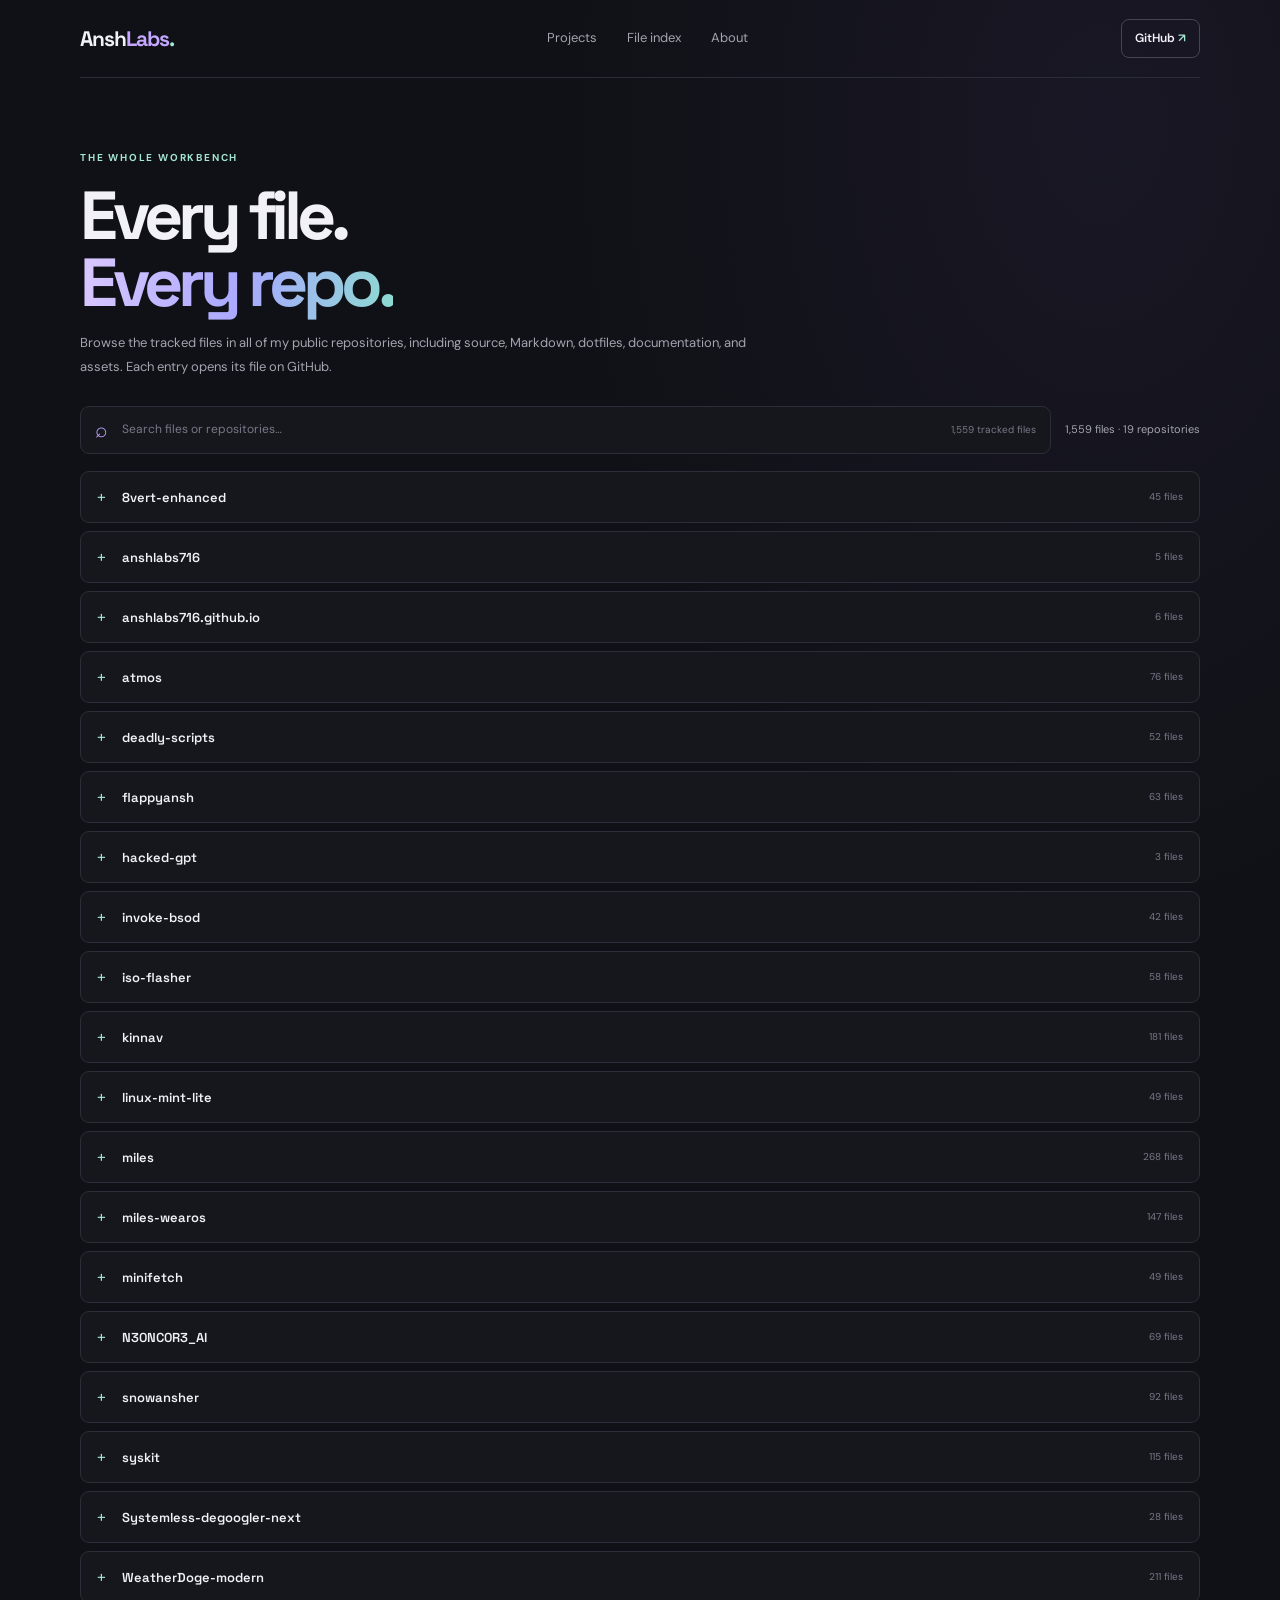
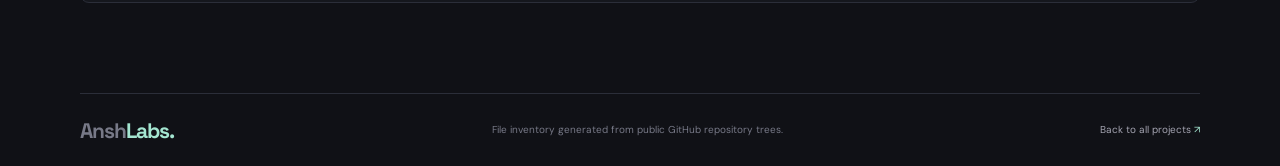
==== files.html @ f7880950 "Complete portfolio and public repository file index Co-authored-by: Copilot <223556219+Copilot@users" ====
<!doctype html>
<html lang="en">
<head>
  <meta charset="utf-8">
  <meta name="viewport" content="width=device-width, initial-scale=1">
  <meta name="theme-color" content="#101116">
  <meta name="description" content="Search and browse every tracked file in AnshLabs716's public GitHub repositories.">
  <title>Repository file index — AnshLabs</title>
  <link rel="preconnect" href="https://fonts.googleapis.com">
  <link rel="preconnect" href="https://fonts.gstatic.com" crossorigin>
  <link href="https://fonts.googleapis.com/css2?family=DM+Sans:wght@400;500;600;700&family=Space+Grotesk:wght@400;500;600;700&display=swap" rel="stylesheet">
  <link rel="stylesheet" href="styles.css">
</head>
<body>
  <div class="page-shell">
    <header class="site-header">
      <a class="wordmark" href="index.html" aria-label="AnshLabs home">Ansh<span>Labs</span><i>.</i></a>
      <nav class="site-nav" aria-label="Main navigation">
        <a href="index.html#projects">Projects</a>
        <a href="files.html" aria-current="page">File index</a>
        <a href="index.html#about">About</a>
      </nav>
      <a class="header-link" href="https://github.com/anshlabs716" target="_blank" rel="noopener noreferrer">GitHub <span aria-hidden="true">↗</span></a>
    </header>

    <main class="file-page">
      <p class="eyebrow">THE WHOLE WORKBENCH</p>
      <h1>Every file.<br><span class="gradient-text">Every repo.</span></h1>
      <p class="file-lede">Browse the tracked files in all of my public repositories, including source, Markdown, dotfiles, documentation, and assets. Each entry opens its file on GitHub.</p>
      <div class="file-toolbar">
        <div class="project-tools">
          <label class="sr-only" for="file-search">Search repositories and file paths</label>
          <span class="search-icon" aria-hidden="true">⌕</span>
          <input id="file-search" type="search" placeholder="Search files or repositories…" autocomplete="off">
          <span class="result-count" id="file-count" aria-live="polite">Loading index…</span>
        </div>
        <span class="file-total" id="file-total"></span>
      </div>
      <p class="file-error" id="file-error" role="status" hidden></p>
      <div class="file-repositories" id="file-repositories"></div>
    </main>

    <footer class="site-footer">
      <a class="wordmark" href="index.html">Ansh<span>Labs</span><i>.</i></a>
      <span>File inventory generated from public GitHub repository trees.</span>
      <a href="index.html#projects">Back to all projects <span aria-hidden="true">↗</span></a>
    </footer>
  </div>
  <script>
    const search = document.querySelector("#file-search");
    const count = document.querySelector("#file-count");
    const total = document.querySelector("#file-total");
    const container = document.querySelector("#file-repositories");
    const error = document.querySelector("#file-error");
    let allFiles = 0;

    function renderRepositories(repositories) {
      container.replaceChildren();
      allFiles = 0;

      for (const repository of repositories) {
        const details = document.createElement("details");
        details.className = "file-repository";
        details.dataset.repository = repository.name.toLowerCase();

        const summary = document.createElement("summary");
        const name = document.createElement("strong");
        const fileCount = document.createElement("span");
        name.textContent = repository.name;
        fileCount.textContent = `${repository.files.length} files`;
        summary.append(name, fileCount);

        const list = document.createElement("ul");
        list.className = "file-paths";
        for (const file of repository.files) {
          const item = document.createElement("li");
          item.dataset.path = file.path.toLowerCase();
          const link = document.createElement("a");
          const route = file.type === "commit" ? "tree" : "blob";
          const branch = repository.branch.split("/").map(encodeURIComponent).join("/");
          const path = file.path.split("/").map(encodeURIComponent).join("/");
          link.href = `https://github.com/${repository.fullName}/${route}/${branch}/${path}`;
          link.target = "_blank";
          link.rel = "noopener noreferrer";
          link.textContent = file.path;
          item.append(link);
          list.append(item);
        }

        details.append(summary, list);
        container.append(details);
        allFiles += repository.files.length;
      }
      total.textContent = `${allFiles.toLocaleString()} files · ${repositories.length} repositories`;
      filterFiles();
    }

    function filterFiles() {
      const query = search.value.trim().toLowerCase();
      let visible = 0;
      for (const repository of container.children) {
        const repositoryMatches = repository.dataset.repository.includes(query);
        let visibleInRepository = 0;
        for (const item of repository.querySelectorAll(".file-paths li")) {
          const matches = !query || repositoryMatches || item.dataset.path.includes(query);
          item.hidden = !matches;
          if (matches) visibleInRepository += 1;
        }
        repository.hidden = visibleInRepository === 0;
        if (query && visibleInRepository) repository.open = true;
        if (!query) repository.open = false;
        visible += visibleInRepository;
      }
      count.textContent = query
        ? `${visible.toLocaleString()} matching files`
        : `${allFiles.toLocaleString()} tracked files`;
    }

    search.addEventListener("input", filterFiles);

    fetch("./files.json")
      .then(response => {
        if (!response.ok) throw new Error(`HTTP ${response.status}`);
        return response.json();
      })
      .then(renderRepositories)
      .catch(cause => {
        console.error("Could not load the repository file index:", cause);
        error.hidden = false;
        error.textContent = "The file index could not be loaded. Please try again later or view the repositories directly on GitHub.";
        count.textContent = "Index unavailable";
      });
  </script>
</body>
</html>
---- styles.css ----
:root {
  color-scheme: dark;
  --page: #101116;
  --surface: #171920;
  --surface-raised: #1c1f28;
  --line: #2b2e39;
  --text: #f3f1f8;
  --muted: #a4a4b1;
  --soft: #777987;
  --violet: #c4a7ff;
  --mint: #a4e6d1;
  --font-display: "Space Grotesk", sans-serif;
  --font-body: "DM Sans", sans-serif;
}

* { box-sizing: border-box; }
html { scroll-behavior: smooth; scroll-padding-top: 28px; }
body {
  margin: 0;
  background:
    radial-gradient(ellipse at 86% 7%, #57408a20, transparent 34rem),
    var(--page);
  color: var(--text);
  font: 400 15px/1.6 var(--font-body);
}
a { color: inherit; text-decoration: none; }
a:focus-visible, input:focus-visible, summary:focus-visible {
  outline: 2px solid var(--mint);
  outline-offset: 4px;
}
.page-shell { width: min(1120px, calc(100% - 48px)); margin: 0 auto; }
.site-header {
  min-height: 78px;
  display: flex;
  align-items: center;
  justify-content: space-between;
  border-bottom: 1px solid var(--line);
}
.wordmark { font: 700 21px/1 var(--font-display); letter-spacing: -1px; }
.wordmark span { color: var(--violet); }
.wordmark i { color: var(--mint); font-style: normal; }
.site-nav { display: flex; gap: 30px; color: var(--muted); font-size: 13px; }
.site-nav a:hover, .site-footer a:hover, .text-link:hover { color: var(--mint); }
.header-link {
  border: 1px solid #444651;
  border-radius: 8px;
  padding: 9px 13px;
  font-size: 12px;
  font-weight: 600;
}
.header-link span, .text-link span, .site-footer a span { color: var(--mint); }
.hero {
  min-height: 455px;
  display: grid;
  grid-template-columns: minmax(0, 1fr) 290px;
  align-items: center;
  gap: 60px;
  padding: 74px 0 64px;
}
.eyebrow {
  margin: 0 0 17px;
  color: var(--mint);
  font-size: 10px;
  font-weight: 700;
  letter-spacing: 1.8px;
  text-transform: uppercase;
}
.pulse {
  display: inline-block;
  width: 7px;
  height: 7px;
  margin-right: 8px;
  border-radius: 50%;
  background: var(--mint);
  box-shadow: 0 0 12px #a4e6d188;
}
h1, h2, h3, p { margin-top: 0; }
h1 {
  margin-bottom: 22px;
  font: 700 clamp(54px, 8vw, 88px)/.98 var(--font-display);
  letter-spacing: -.075em;
}
.gradient-text {
  color: transparent;
  background: linear-gradient(100deg, #d8c6ff 3%, #a9a9ff 52%, #8cdbd0 100%);
  background-clip: text;
  -webkit-background-clip: text;
}
.hero-lede { max-width: 555px; margin-bottom: 28px; color: var(--muted); font-size: 15px; line-height: 1.85; }
.hero-actions { display: flex; flex-wrap: wrap; align-items: center; gap: 11px; }
.button {
  display: inline-flex;
  align-items: center;
  gap: 10px;
  min-height: 43px;
  padding: 0 16px;
  border-radius: 8px;
  font-size: 12px;
  font-weight: 700;
  transition: transform .18s ease, border-color .18s ease, background .18s ease;
}
.button:hover { transform: translateY(-2px); }
.button-primary { background: var(--violet); color: #17131e; }
.button-primary:hover { background: #d4c3ff; }
.button-quiet { border: 1px solid var(--line); color: var(--text); }
.button-quiet:hover { border-color: #77718d; }
.hero-note {
  padding: 24px 21px 19px;
  border: 1px solid var(--line);
  border-radius: 12px;
  background: linear-gradient(145deg, #1d1c27, #15171e 70%);
  box-shadow: 0 16px 55px #00000020;
}
.note-label { color: var(--soft); font-size: 9px; font-weight: 700; letter-spacing: 1.7px; }
.hero-note p { margin: 20px 0; color: #dedce6; font-size: 12px; }
.hero-note p span { margin-right: 12px; color: var(--violet); font: 600 11px var(--font-display); }
.hero-note a { display: inline-block; padding-top: 15px; border-top: 1px solid var(--line); color: var(--muted); font-size: 11px; }
.hero-note a span { color: var(--mint); }
.numbers {
  display: grid;
  grid-template-columns: repeat(3, 1fr);
  border-top: 1px solid var(--line);
  border-bottom: 1px solid var(--line);
}
.numbers div { display: flex; align-items: baseline; gap: 12px; padding: 22px 14px; }
.numbers div:first-child { padding-left: 0; }
.numbers strong { color: var(--violet); font: 600 19px var(--font-display); }
.numbers span { color: var(--muted); font-size: 11px; }
.section { padding: 85px 0 90px; }
.section-heading { display: flex; align-items: end; justify-content: space-between; gap: 25px; margin-bottom: 25px; }
.section-heading .eyebrow { margin-bottom: 10px; }
h2 { margin-bottom: 9px; font: 600 clamp(26px, 4vw, 36px)/1.15 var(--font-display); letter-spacing: -.05em; }
.section-intro { margin: 0; color: var(--muted); font-size: 12px; }
.text-link { flex: 0 0 auto; padding-bottom: 3px; color: var(--text); font-size: 11px; font-weight: 600; }
.project-tools {
  position: relative;
  display: flex;
  align-items: center;
  gap: 12px;
  min-height: 48px;
  margin-bottom: 15px;
  padding: 0 14px;
  border: 1px solid var(--line);
  border-radius: 9px;
  background: #15171d;
}
.search-icon { color: var(--violet); font-size: 21px; line-height: 1; }
.project-tools input { flex: 1; min-width: 0; border: 0; outline: 0; background: transparent; color: var(--text); font: inherit; font-size: 12px; }
.project-tools input::placeholder { color: var(--soft); }
.result-count { color: var(--soft); font-size: 10px; white-space: nowrap; }
.project-grid { display: grid; grid-template-columns: repeat(3, minmax(0, 1fr)); gap: 12px; }
.project-card {
  display: flex;
  min-height: 205px;
  flex-direction: column;
  padding: 19px 19px 16px;
  border: 1px solid var(--line);
  border-radius: 10px;
  background: linear-gradient(150deg, #1a1c24, #15171d 82%);
  transition: transform .18s ease, border-color .18s ease, background .18s ease;
}
.project-card:hover { transform: translateY(-3px); border-color: #655b7e; background: linear-gradient(150deg, #20212b, #171920 82%); }
.project-card[hidden] { display: none; }
.card-top { display: flex; justify-content: space-between; gap: 12px; min-height: 15px; }
.project-kind { color: var(--mint); font-size: 9px; font-weight: 700; letter-spacing: 1px; }
.repo-mark { color: var(--soft); font-size: 8px; font-weight: 700; letter-spacing: 1px; }
.project-card h3 { margin: 20px 0 7px; font: 600 18px/1.25 var(--font-display); letter-spacing: -.5px; }
.project-card p { margin: 0 0 17px; color: var(--muted); font-size: 11px; line-height: 1.7; }
.card-bottom { display: flex; align-items: center; justify-content: space-between; gap: 12px; margin-top: auto; padding-top: 12px; border-top: 1px solid #ffffff0d; }
.language { color: var(--soft); font-size: 9px; }
.card-bottom a { color: var(--violet); font-size: 10px; font-weight: 600; }
.empty-state { padding: 28px; border: 1px dashed var(--line); border-radius: 9px; color: var(--muted); text-align: center; font-size: 12px; }
.about-section {
  display: grid;
  grid-template-columns: 1fr 1fr;
  gap: 60px;
  padding: 34px 0 83px;
  border-top: 1px solid var(--line);
}
.about-section .eyebrow { margin: 2px 0 16px; }
.about-section h2 { font-size: clamp(26px, 4vw, 37px); line-height: 1.24; }
.about-copy p { margin-bottom: 17px; color: var(--muted); font-size: 12px; line-height: 1.9; }
.interest-tags { display: flex; flex-wrap: wrap; gap: 7px; margin-bottom: 19px; }
.interest-tags span { padding: 5px 9px; border: 1px solid var(--line); border-radius: 20px; color: #d1cfda; font-size: 9px; }
.site-footer { display: flex; min-height: 73px; align-items: center; justify-content: space-between; gap: 18px; border-top: 1px solid var(--line); color: var(--soft); font-size: 10px; }
.site-footer a:last-child { color: var(--muted); }
.sr-only { position: absolute; width: 1px; height: 1px; overflow: hidden; clip: rect(0, 0, 0, 0); white-space: nowrap; clip-path: inset(50%); }

.file-page { padding: 72px 0 90px; }
.file-page h1 { margin-bottom: 15px; font-size: clamp(42px, 7vw, 68px); }
.file-lede { max-width: 700px; margin-bottom: 28px; color: var(--muted); font-size: 13px; line-height: 1.8; }
.file-toolbar { display: flex; align-items: center; gap: 14px; margin-bottom: 17px; }
.file-toolbar .project-tools { flex: 1; margin: 0; }
.file-total { flex: 0 0 auto; color: var(--muted); font-size: 11px; }
.file-repositories { display: grid; gap: 8px; }
.file-repository { overflow: hidden; border: 1px solid var(--line); border-radius: 9px; background: #15171d; }
.file-repository[hidden] { display: none; }
.file-repository summary { display: flex; min-height: 50px; align-items: center; justify-content: space-between; gap: 14px; padding: 0 16px; cursor: pointer; list-style: none; }
.file-repository summary::-webkit-details-marker { display: none; }
.file-repository summary::before { content: "+"; margin-right: 2px; color: var(--mint); font-size: 16px; }
.file-repository[open] summary::before { content: "−"; }
.file-repository summary strong { flex: 1; font: 600 13px var(--font-display); }
.file-repository summary span { color: var(--soft); font-size: 10px; }
.file-paths { display: grid; grid-template-columns: repeat(2, minmax(0, 1fr)); gap: 1px; margin: 0; padding: 1px; border-top: 1px solid var(--line); list-style: none; }
.file-paths li { min-width: 0; padding: 7px 12px; background: #111319; }
.file-paths li[hidden] { display: none; }
.file-paths a { display: block; overflow-wrap: anywhere; color: #c9c6d3; font: 10px/1.6 ui-monospace, SFMono-Regular, Consolas, monospace; }
.file-paths a:hover { color: var(--mint); }
.file-error { padding: 18px; border: 1px solid #774c53; border-radius: 9px; color: #ffc1c8; font-size: 12px; }

@media (max-width: 850px) {
  .project-grid { grid-template-columns: repeat(2, minmax(0, 1fr)); }
  .hero { gap: 28px; }
}
@media (max-width: 620px) {
  .page-shell { width: min(100% - 36px, 520px); }
  .site-header { min-height: 68px; }
  .site-nav { gap: 16px; font-size: 11px; }
  .header-link { padding: 8px 10px; font-size: 10px; }
  .hero { grid-template-columns: 1fr; gap: 30px; padding: 64px 0 45px; }
  .hero-note { max-width: 400px; }
  .hero-note p { margin: 15px 0; }
  .numbers div { flex-direction: column; gap: 1px; padding: 16px 8px; }
  .numbers strong { font-size: 16px; }
  .numbers span { font-size: 9px; }
  .section { padding: 64px 0; }
  .section-heading { align-items: start; flex-direction: column; gap: 14px; }
  .project-grid { grid-template-columns: 1fr; }
  .project-card { min-height: 185px; }
  .about-section { grid-template-columns: 1fr; gap: 15px; padding: 28px 0 60px; }
  .site-footer { align-items: start; flex-direction: column; justify-content: center; padding: 17px 0; }
  .file-page { padding: 54px 0 65px; }
  .file-toolbar { align-items: stretch; flex-direction: column; }
  .file-total { min-height: 14px; }
  .file-paths { grid-template-columns: 1fr; }
}
@media (max-width: 390px) {
  .site-nav { gap: 10px; }
  .site-nav a { font-size: 10px; }
  .wordmark { font-size: 18px; }
  .header-link { font-size: 9px; }
  .result-count { max-width: 100px; overflow: hidden; text-overflow: ellipsis; }
}
@media (prefers-reduced-motion: reduce) {
  *, *::before, *::after { scroll-behavior: auto !important; transition-duration: .01ms !important; }
}
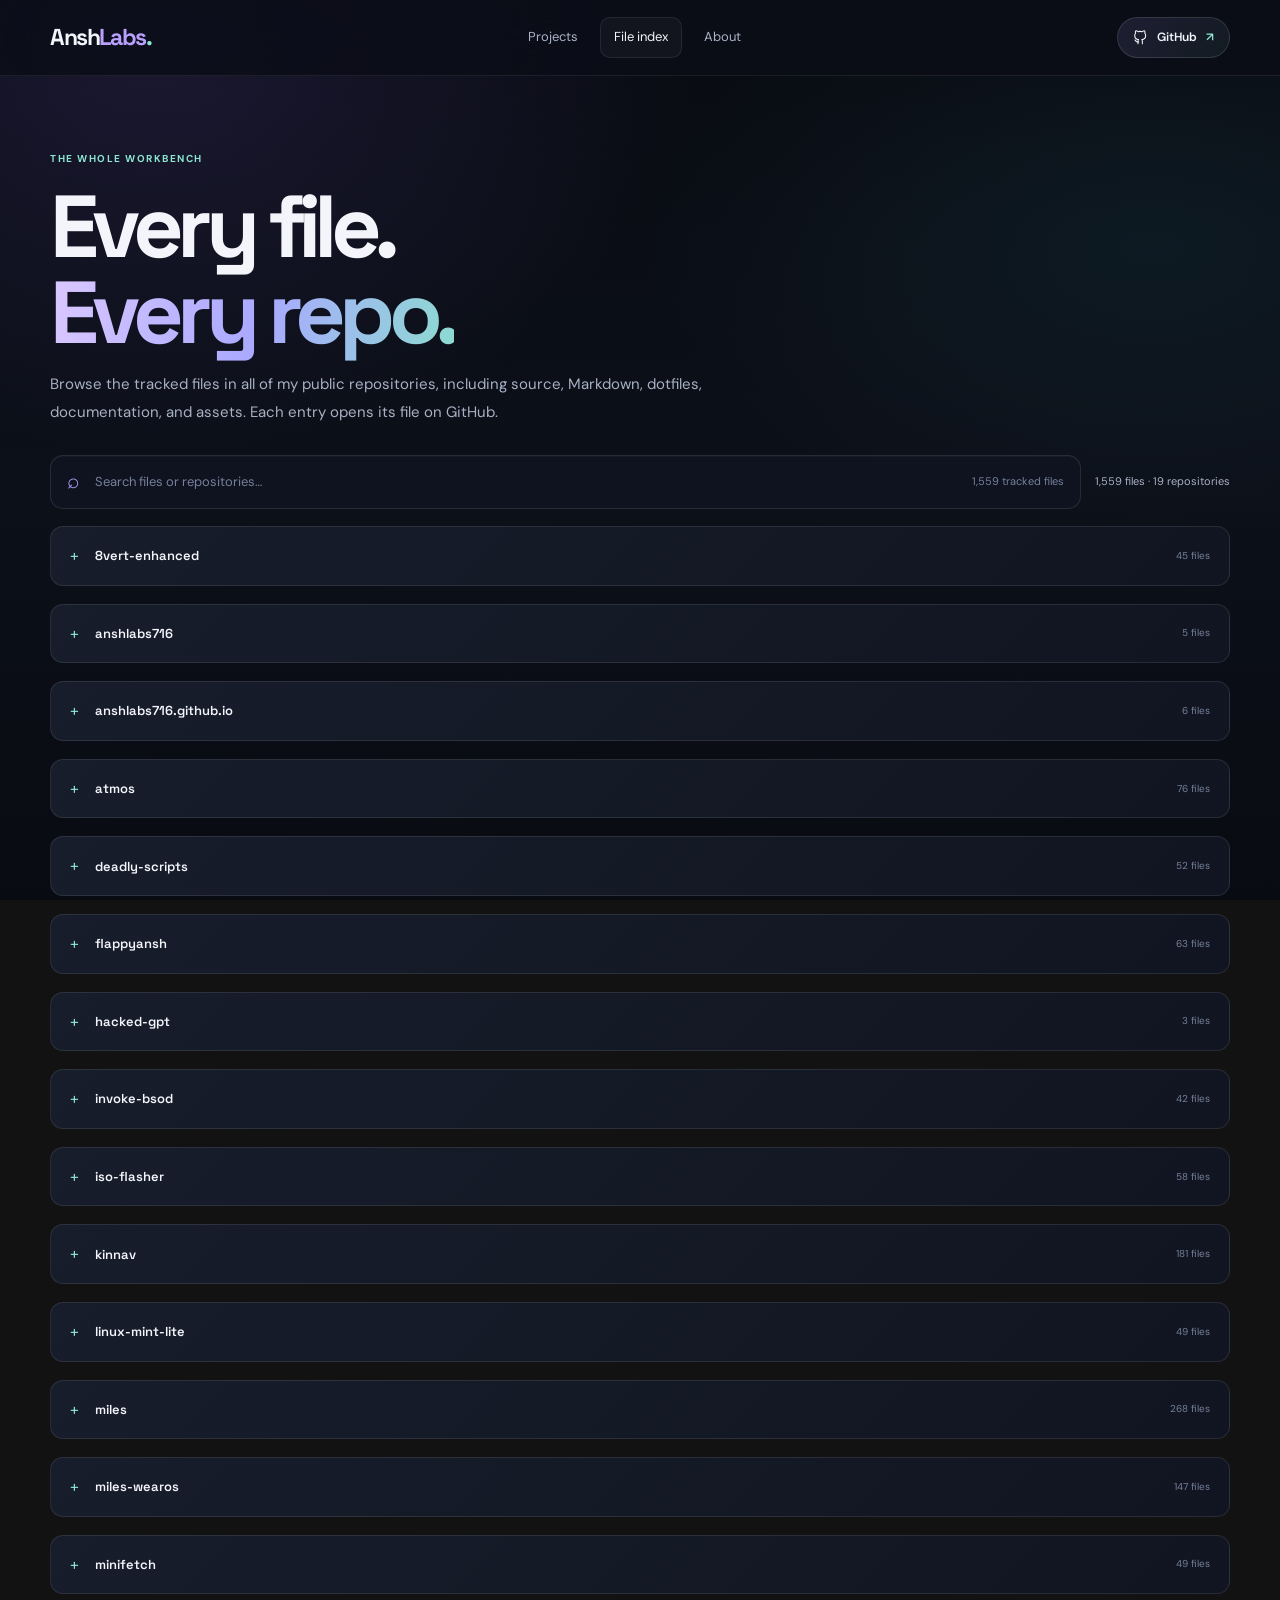
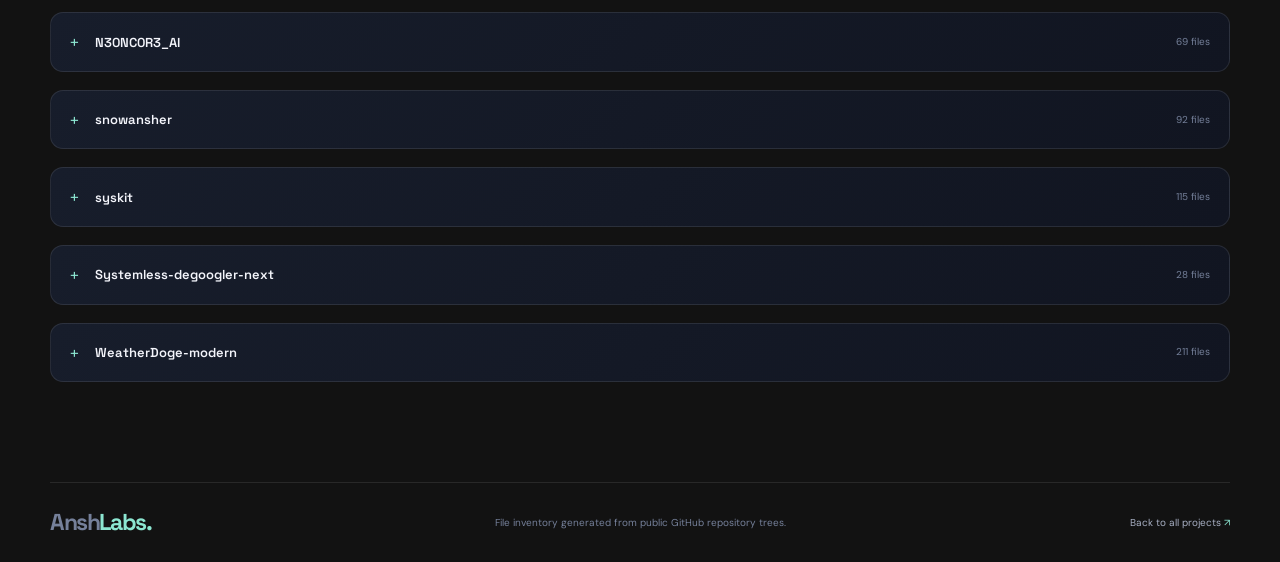
==== commit b5d90514: "Add branded favicon to file index" ====
--- a/files.html
+++ b/files.html
@@ -9,6 +9,7 @@
   <link rel="preconnect" href="https://fonts.googleapis.com">
   <link rel="preconnect" href="https://fonts.gstatic.com" crossorigin>
   <link href="https://fonts.googleapis.com/css2?family=DM+Sans:wght@400;500;600;700&family=Space+Grotesk:wght@400;500;600;700&display=swap" rel="stylesheet">
+  <link rel="icon" type="image/svg+xml" href="favicon.svg">
   <link rel="stylesheet" href="styles.css">
 </head>
 <body>
@@ -20,7 +21,7 @@
         <a href="files.html" aria-current="page">File index</a>
         <a href="index.html#about">About</a>
       </nav>
-      <a class="header-link" href="https://github.com/anshlabs716" target="_blank" rel="noopener noreferrer">GitHub <span aria-hidden="true">↗</span></a>
+      <a class="header-link" href="https://github.com/anshlabs716" target="_blank" rel="noopener noreferrer"><svg viewBox="0 0 24 24" aria-hidden="true"><path d="M9 19c-4.3 1.4-4.3-2.5-6-3m12 6v-3.9a3.4 3.4 0 0 0-.9-2.7c3-.3 6.1-1.5 6.1-6.7a5.2 5.2 0 0 0-1.4-3.6 4.8 4.8 0 0 0-.1-3.6S17.5.8 15 2.7a13 13 0 0 0-7 0C5.5.8 4.3 1.5 4.3 1.5a4.8 4.8 0 0 0-.1 3.6 5.2 5.2 0 0 0-1.4 3.6c0 5.2 3.1 6.4 6.1 6.7A3.4 3.4 0 0 0 8 18v4"/></svg>GitHub <span aria-hidden="true">↗</span></a>
     </header>
 
     <main class="file-page">
--- a/styles.css
+++ b/styles.css
@@ -244,3 +244,94 @@
 @media (prefers-reduced-motion: reduce) {
   *, *::before, *::after { scroll-behavior: auto !important; transition-duration: .01ms !important; }
 }
+
+
+/* Consistent repository cards */
+.project-grid {
+  grid-auto-rows: 1fr;
+  align-items: stretch;
+}
+.project-card {
+  min-width: 0;
+  min-height: 220px;
+  height: 100%;
+}
+.project-card .card-top {
+  min-height: 16px;
+  align-items: flex-start;
+}
+.project-card h3 {
+  min-height: 2.5em;
+  display: flex;
+  align-items: flex-start;
+  overflow-wrap: anywhere;
+}
+.project-card p {
+  min-height: 3.4em;
+  display: -webkit-box;
+  -webkit-box-orient: vertical;
+  -webkit-line-clamp: 3;
+  overflow: hidden;
+}
+.loading-state {
+  grid-column: 1 / -1;
+  padding: 30px;
+  border: 1px dashed var(--line);
+  border-radius: 10px;
+  color: var(--muted);
+  text-align: center;
+}
+@media (max-width: 620px) {
+  .project-card { min-height: 205px; }
+}
+
+
+/* AnshLabs visual refresh */
+:root{--page:#090b12;--surface:#111521;--surface-raised:#171d2b;--line:#252d40;--text:#f4f5fb;--muted:#a8b0c4;--soft:#75809a;--violet:#b9a0ff;--mint:#8ce6d1}
+body{background:radial-gradient(ellipse at 12% 4%,#7355c52b,transparent 34rem),radial-gradient(ellipse at 90% 27%,#2c9caa17,transparent 32rem),linear-gradient(180deg,#090b12,#0c1019 55%,#090b12);background-attachment:fixed}
+.page-shell{width:min(1180px,calc(100% - 56px))}
+.site-header{position:sticky;z-index:20;top:0;min-height:76px;margin:0 calc((min(1180px,100vw - 56px) - 100vw)/2);padding:0 max(28px,calc((100vw - 1180px)/2));border-bottom:1px solid #ffffff12;background:#0b0e17d9;backdrop-filter:blur(22px) saturate(150%)}
+.wordmark{font-size:23px;letter-spacing:-1.4px}.site-nav{gap:8px;align-items:center}
+.site-nav a{display:inline-flex;align-items:center;gap:8px;padding:9px 13px;border:1px solid transparent;border-radius:10px;color:#aab3c8;transition:.2s ease}
+.site-nav a:hover,.site-nav a[aria-current=page]{color:var(--text);border-color:#ffffff16;background:#ffffff09}
+.site-nav svg,.header-link svg{width:15px;height:15px;fill:none;stroke:currentColor;stroke-width:1.7;stroke-linecap:round;stroke-linejoin:round}
+.header-link{display:inline-flex;align-items:center;gap:9px;border-color:#ffffff20;border-radius:999px;padding:10px 15px;background:linear-gradient(135deg,#b9a0ff20,#8ce6d110)}
+.hero{position:relative;min-height:510px;grid-template-columns:minmax(0,1fr) 310px;gap:70px;padding:94px 0 80px}
+.hero:before{content:"";position:absolute;z-index:-1;width:470px;height:470px;left:34%;top:5%;border-radius:50%;background:radial-gradient(circle,#9374ff14,transparent 68%);filter:blur(12px)}
+.hero h1{font-size:clamp(58px,8.4vw,96px);line-height:.96}.hero-lede{max-width:590px;font-size:16px;line-height:1.9}
+.eyebrow{display:flex;align-items:center;gap:8px;letter-spacing:1.5px}.eyebrow-divider{color:#58627a}
+.live-pill{margin-left:6px;padding:4px 8px;border:1px solid #8ce6d133;border-radius:999px;color:var(--mint);font-size:8px;letter-spacing:1px}
+.hero-note{position:relative;overflow:hidden;border-color:#ffffff1c;border-radius:18px;padding:27px 24px 22px;background:linear-gradient(145deg,#1c2030ef,#111521f2);box-shadow:0 24px 80px #0006,inset 0 1px #ffffff12}
+.hero-note:after{content:"";position:absolute;width:170px;height:170px;right:-85px;top:-90px;border-radius:50%;background:#9a7bff28;filter:blur(15px)}
+.note-label{color:#9aa5be}.hero-note p{display:flex;align-items:center;margin:22px 0;font-size:13px}
+.hero-note p span{display:inline-grid;place-items:center;width:29px;height:29px;margin-right:12px;border-radius:9px;background:#b9a0ff16}
+.numbers{border-color:#ffffff18}.numbers div{padding:25px 17px}.numbers strong{font-size:23px}
+.section{padding:94px 0 100px}h2{font-size:clamp(29px,4vw,40px)}.section-intro{font-size:13px}
+.project-tools{min-height:54px;gap:13px;padding:0 16px;border-color:#ffffff1a;border-radius:13px;background:#111521d9;box-shadow:inset 0 1px #ffffff08}
+.project-tools input{font-size:13px}.result-count{font-size:11px}.sort-wrap{border-left:1px solid #ffffff16;padding-left:12px}
+.sort-wrap select{max-width:140px;border:0;outline:0;background:transparent;color:var(--muted);font:inherit;font-size:11px;cursor:pointer}.sort-wrap option{background:#111521;color:var(--text)}
+.filter-row{display:flex;flex-wrap:wrap;gap:8px;margin:0 0 17px}
+.filter-chip{padding:8px 13px;border:1px solid #ffffff18;border-radius:999px;background:#ffffff06;color:#aab3c8;font:600 11px var(--font-body);cursor:pointer;transition:.2s ease}
+.filter-chip:hover{border-color:#b9a0ff70;color:var(--text)}.filter-chip.active{border-color:#b9a0ff66;background:#b9a0ff19;color:#d7caff}
+.project-grid{grid-template-columns:repeat(3,minmax(0,1fr));gap:15px}
+.project-card{position:relative;min-height:230px;padding:21px 21px 17px;overflow:hidden;border-color:#ffffff16;border-radius:15px;background:linear-gradient(150deg,#171d2b,#101521 88%);box-shadow:0 8px 24px #00000014}
+.project-card:before{content:"";position:absolute;inset:0 0 auto;height:1px;background:linear-gradient(90deg,transparent,#b9a0ff66,#8ce6d144,transparent);opacity:0;transition:opacity .2s}
+.project-card:hover{transform:translateY(-5px);border-color:#9d8ad15c;background:linear-gradient(150deg,#1c2435,#121a28 88%);box-shadow:0 18px 42px #0005}
+.project-card:hover:before{opacity:1}.project-card h3{margin:17px 0 8px;font-size:19px}.project-card p{font-size:12px;line-height:1.75}
+.project-kind{letter-spacing:.9px}.repo-mark{padding:3px 7px;border:1px solid #ffffff16;border-radius:999px}
+.status-tag{display:inline-flex;align-self:flex-start;margin:0 0 12px;padding:4px 8px;border:1px solid #8ce6d12b;border-radius:999px;background:#8ce6d10c;color:var(--mint);font-size:8px;font-weight:800;letter-spacing:1px}
+.status-tag[data-status=beta]{border-color:#e6bd7545;background:#e6bd7512;color:#f1ca83}
+.status-tag[data-status=in-development]{border-color:#b9a0ff45;background:#b9a0ff12;color:#cbb9ff}
+.status-tag[data-status=archived]{color:#9aa0ae;border-color:#ffffff20;background:#ffffff08}
+.card-bottom{border-color:#ffffff12}.card-bottom a{display:inline-flex;align-items:center;gap:6px}.card-bottom a:hover{color:var(--mint)}
+.about-section{position:relative;gap:55px;padding:52px;border:1px solid #ffffff18;border-radius:22px;background:linear-gradient(135deg,#171d2bde,#111521de);box-shadow:0 24px 70px #0003}
+.interest-tags span{border-color:#ffffff1a;border-radius:999px;background:#ffffff08;padding:7px 11px}
+.site-footer{gap:20px;border-color:#ffffff18;padding:28px 0}
+.file-page{padding-top:75px}.file-page h1{font-size:clamp(54px,8vw,88px)}.file-lede{max-width:680px;font-size:15px;line-height:1.85}
+.file-repository{margin-bottom:10px;border:1px solid #ffffff18;border-radius:13px;background:linear-gradient(135deg,#171d2b,#111521)}
+.file-repository summary{padding:16px 19px}.file-repository summary:hover{background:#ffffff07}.file-paths{padding:0 19px 16px 39px}
+.file-paths a{color:#b9c2d7}.file-paths a:hover{color:var(--mint)}
+.file-error{padding:15px;border:1px solid #e6bd7545;border-radius:12px;color:#f1ca83;background:#e6bd750d}
+@media(max-width:820px){.hero{grid-template-columns:1fr;gap:34px;padding:70px 0 55px}.hero-note{max-width:440px}.project-grid{grid-template-columns:repeat(2,minmax(0,1fr))}.about-section{padding:34px;gap:30px}}
+@media(max-width:560px){.page-shell{width:min(100% - 32px,1180px)}.site-header{min-height:68px;margin:0 -16px;padding:0 16px}.wordmark{font-size:20px}.site-nav{gap:1px}.site-nav a{padding:8px;font-size:0;gap:0}.site-nav svg{width:18px;height:18px}.header-link{padding:9px 11px;font-size:0}.header-link svg{width:17px;height:17px}.hero{min-height:0;padding:66px 0 48px}.hero h1{font-size:clamp(52px,15vw,74px)}.hero-lede{font-size:14px}.numbers{grid-template-columns:1fr}.numbers div{padding:13px 0}.numbers div+div{border-top:1px solid #ffffff12}.section{padding:65px 0}.section-heading{align-items:flex-start;flex-direction:column}.project-tools{flex-wrap:wrap;padding:12px}.result-count{order:4;width:100%}.sort-wrap{margin-left:auto}.project-grid{grid-template-columns:1fr}.project-card{min-height:200px}.about-section{padding:25px}.site-footer{align-items:flex-start;flex-direction:column}.file-page{padding-top:55px}}
+@media(prefers-reduced-motion:reduce){*,*::before,*::after{scroll-behavior:auto!important;animation-duration:.01ms!important;transition-duration:.01ms!important}}
